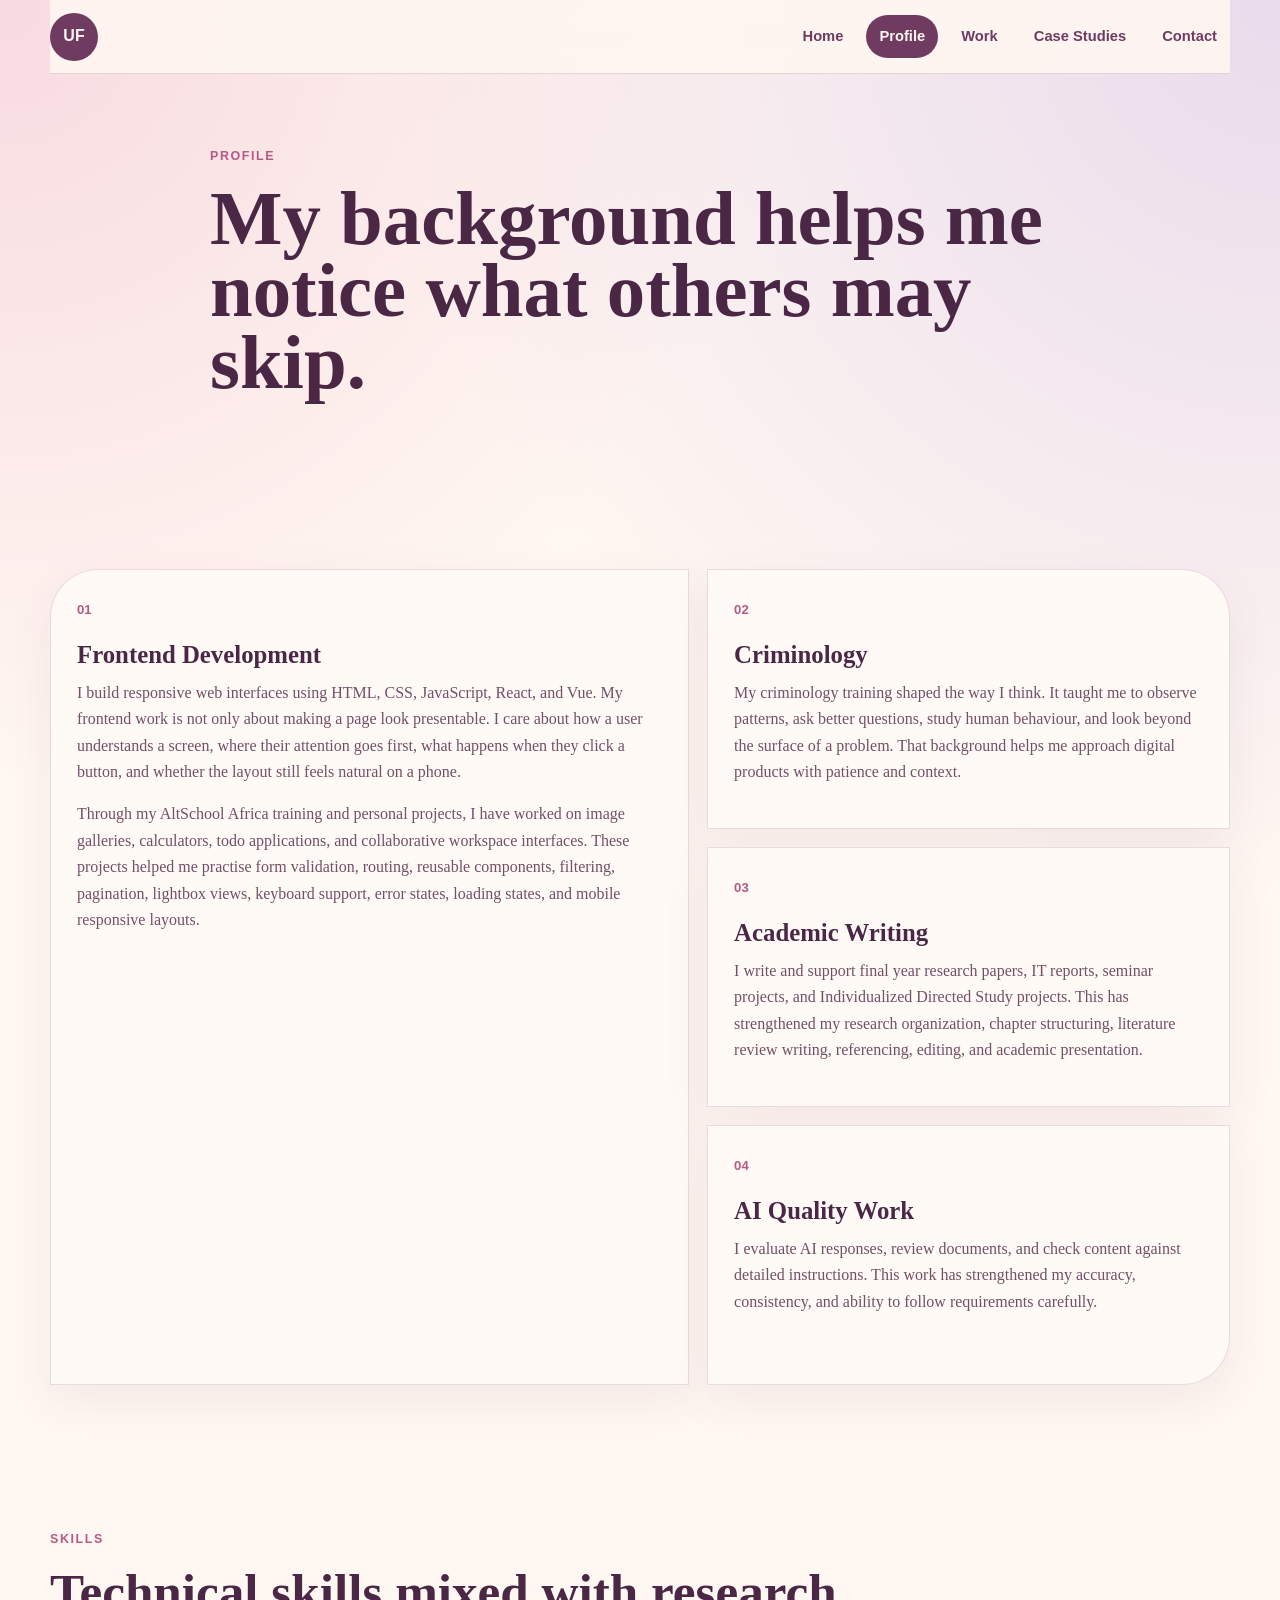
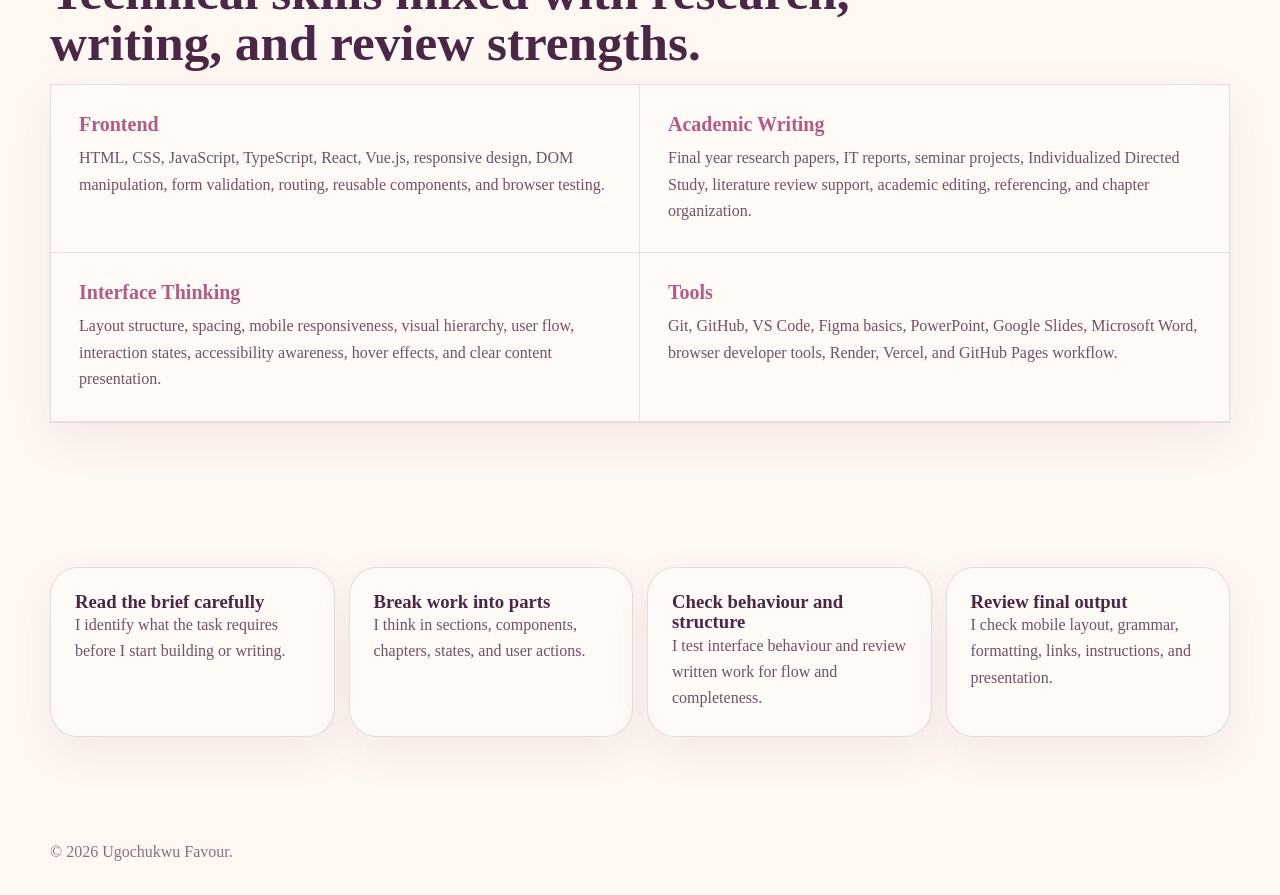
==== about.html @ 0fcc6974 "Add portfolio project" ====
<!DOCTYPE html>
<html lang="en">
<head>
  <meta charset="UTF-8" />
  <meta name="viewport" content="width=device-width, initial-scale=1.0" />
  <title>Profile | Ugochukwu Favour</title>
  <link rel="stylesheet" href="style.css" />
</head>
<body>
  <header class="site-header">
    <a href="index.html" class="mark">UF</a>
    <button class="menu-toggle" id="menuToggle">Menu</button>

    <nav class="nav-links" id="navLinks">
      <a href="index.html">Home</a>
      <a href="about.html" class="active">Profile</a>
      <a href="projects.html">Work</a>
      <a href="case-studies.html">Case Studies</a>
      <a href="contact.html">Contact</a>
    </nav>
  </header>

  <main>
    <section class="page-section page-title">
      <p class="label">Profile</p>
      <h1>My background helps me notice what others may skip.</h1>
    </section>

    <section class="page-section story-grid">
      <article>
        <span>01</span>
        <h2>Frontend Development</h2>
        <p>
          I build responsive web interfaces using HTML, CSS, JavaScript, React, and Vue.
          My frontend work is not only about making a page look presentable. I care about
          how a user understands a screen, where their attention goes first, what happens
          when they click a button, and whether the layout still feels natural on a phone.
        </p>
        <p>
          Through my AltSchool Africa training and personal projects, I have worked on image
          galleries, calculators, todo applications, and collaborative workspace interfaces.
          These projects helped me practise form validation, routing, reusable components,
          filtering, pagination, lightbox views, keyboard support, error states, loading states,
          and mobile responsive layouts.
        </p>
      </article>

      <article>
        <span>02</span>
        <h2>Criminology</h2>
        <p>
          My criminology training shaped the way I think. It taught me to observe patterns,
          ask better questions, study human behaviour, and look beyond the surface of a problem.
          That background helps me approach digital products with patience and context.
        </p>
      </article>

      <article>
        <span>03</span>
        <h2>Academic Writing</h2>
        <p>
          I write and support final year research papers, IT reports, seminar projects, and
          Individualized Directed Study projects. This has strengthened my research organization,
          chapter structuring, literature review writing, referencing, editing, and academic
          presentation.
        </p>
      </article>

      <article>
        <span>04</span>
        <h2>AI Quality Work</h2>
        <p>
          I evaluate AI responses, review documents, and check content against detailed instructions.
          This work has strengthened my accuracy, consistency, and ability to follow requirements
          carefully.
        </p>
      </article>
    </section>

    <section class="page-section">
      <div class="section-heading">
        <p class="label">Skills</p>
        <h2>Technical skills mixed with research, writing, and review strengths.</h2>
      </div>

      <div class="skill-board">
        <div>
          <h3>Frontend</h3>
          <p>HTML, CSS, JavaScript, TypeScript, React, Vue.js, responsive design, DOM manipulation, form validation, routing, reusable components, and browser testing.</p>
        </div>

        <div>
          <h3>Academic Writing</h3>
          <p>Final year research papers, IT reports, seminar projects, Individualized Directed Study, literature review support, academic editing, referencing, and chapter organization.</p>
        </div>

        <div>
          <h3>Interface Thinking</h3>
          <p>Layout structure, spacing, mobile responsiveness, visual hierarchy, user flow, interaction states, accessibility awareness, hover effects, and clear content presentation.</p>
        </div>

        <div>
          <h3>Tools</h3>
          <p>Git, GitHub, VS Code, Figma basics, PowerPoint, Google Slides, Microsoft Word, browser developer tools, Render, Vercel, and GitHub Pages workflow.</p>
        </div>
      </div>
    </section>

    <section class="page-section focus-grid">
      <div><h3>Read the brief carefully</h3><p>I identify what the task requires before I start building or writing.</p></div>
      <div><h3>Break work into parts</h3><p>I think in sections, components, chapters, states, and user actions.</p></div>
      <div><h3>Check behaviour and structure</h3><p>I test interface behaviour and review written work for flow and completeness.</p></div>
      <div><h3>Review final output</h3><p>I check mobile layout, grammar, formatting, links, instructions, and presentation.</p></div>
    </section>
  </main>

  <footer>
    <p>© 2026 Ugochukwu Favour.</p>
  </footer>

  <script src="script.js"></script>
</body>
</html>
---- style.css ----
* {
  margin: 0;
  padding: 0;
  box-sizing: border-box;
}

html {
  scroll-behavior: smooth;
}

body {
  font-family: Georgia, "Times New Roman", serif;
  background:
    radial-gradient(circle at top left, rgba(238, 184, 204, 0.45), transparent 28%),
    radial-gradient(circle at top right, rgba(194, 167, 226, 0.35), transparent 32%),
    #fff7f1;
  color: #2f1f2e;
  line-height: 1.65;
  overflow-x: hidden;
}

a {
  color: inherit;
  text-decoration: none;
}

.site-header {
  position: sticky;
  top: 0;
  z-index: 80;
  width: min(1180px, calc(100% - 32px));
  height: 74px;
  margin: 0 auto;
  display: flex;
  align-items: center;
  justify-content: space-between;
  background: rgba(255, 247, 241, 0.9);
  border-bottom: 1px solid rgba(111, 59, 96, 0.18);
  backdrop-filter: blur(14px);
}

main {
  width: min(1180px, calc(100% - 32px));
  margin: 0 auto;
}

.page-section {
  width: 100%;
  max-width: 1180px;
  margin: 0 auto;
  padding: 72px 0;
}

.mark {
  width: 48px;
  height: 48px;
  display: grid;
  place-items: center;
  background: #6f3b60;
  color: #fff7f1;
  border-radius: 50%;
  font-family: "Segoe UI", Arial, sans-serif;
  font-weight: 900;
}

.menu-toggle {
  display: none;
  border: 1px solid #6f3b60;
  background: transparent;
  color: #6f3b60;
  padding: 9px 14px;
  border-radius: 999px;
  font-family: "Segoe UI", Arial, sans-serif;
  font-weight: 800;
}

.nav-links {
  display: flex;
  align-items: center;
  gap: 10px;
  font-family: "Segoe UI", Arial, sans-serif;
}

.nav-links a {
  color: #6f3b60;
  padding: 9px 13px;
  border-radius: 999px;
  font-weight: 700;
  font-size: 0.92rem;
}

.nav-links a:hover,
.nav-links a.active {
  background: #6f3b60;
  color: #fff7f1;
}

.hero {
  min-height: calc(100vh - 110px);
  display: grid;
  grid-template-columns: 1.05fr 0.95fr;
  gap: 64px;
  align-items: stretch;
  padding: 16px 0 72px;
}

.hero-copy {
  background:
    linear-gradient(145deg, rgba(181, 89, 133, 0.2), transparent 45%),
    #4b2746;
  color: #fff7f1;
  padding: clamp(28px, 5vw, 58px);
  border-radius: 0 0 80px 0;
  display: flex;
  flex-direction: column;
  justify-content: center;
  box-shadow: 0 28px 70px rgba(75, 39, 70, 0.22);
}

.label {
  font-family: "Segoe UI", Arial, sans-serif;
  color: #b55985;
  font-size: 0.78rem;
  text-transform: uppercase;
  letter-spacing: 1.6px;
  font-weight: 900;
  margin-bottom: 16px;
}

.hero-copy .label {
  color: #ffd1df;
}

.hero h1,
.page-title h1,
.contact-panel h1 {
  font-size: clamp(2.7rem, 6vw, 6.2rem);
  line-height: 0.94;
  max-width: 850px;
  margin-bottom: 26px;
  color: #4b2746;
}

.hero h1 {
  color: #fff7f1;
}

.hero-copy > p:not(.label) {
  max-width: 620px;
  font-size: 1.08rem;
  color: #ffe6ef;
}

.hero-actions {
  margin-top: 34px;
  display: flex;
  align-items: center;
  gap: 16px;
  flex-wrap: wrap;
  font-family: "Segoe UI", Arial, sans-serif;
}

.primary-btn {
  display: inline-flex;
  padding: 13px 22px;
  border-radius: 999px;
  background: #ffd1df;
  color: #4b2746;
  font-weight: 900;
}

.text-link {
  color: #fff7f1;
  font-weight: 800;
  border-bottom: 2px solid #ffd1df;
}

.profile-card,
.intro-panel,
.story-grid article,
.stats-grid a,
.focus-grid div,
.skill-board,
.project-card,
.case-study-card,
.contact-form,
.contact-panel {
  box-shadow: 0 16px 45px rgba(111, 59, 96, 0.08);
}

.profile-card {
  padding: clamp(28px, 5vw, 52px);
  border-radius: 80px 0 0 0;
  border: 1px solid rgba(111, 59, 96, 0.18);
  background:
    linear-gradient(135deg, rgba(194, 167, 226, 0.24), transparent 45%),
    #fffaf6;
  display: flex;
  flex-direction: column;
  justify-content: center;
  gap: 18px;
}

.profile-card span {
  font-family: "Segoe UI", Arial, sans-serif;
  color: #b55985;
  font-weight: 900;
}

.profile-card h2 {
  font-size: clamp(2rem, 4vw, 3.8rem);
  line-height: 1;
  color: #4b2746;
}

.profile-card p,
.intro-panel p,
.story-grid p,
.skill-board p,
.focus-grid p,
.case-grid p,
.project-card p {
  color: #725066;
}

.profile-image-wrap {
  width: 100%;
  aspect-ratio: 4 / 5;
  border-radius: 60px 0 0 0;
  overflow: hidden;
  border: 1px solid rgba(111, 59, 96, 0.18);
  background: #fff7f1;
}

.profile-image-wrap img {
  width: 100%;
  height: 100%;
  object-fit: cover;
  display: block;
}

/* Shared headings */
.section-heading,
.page-title {
  max-width: 860px;
}

.section-heading h2,
.intro-panel h2 {
  font-size: clamp(2rem, 4vw, 4rem);
  color: #4b2746;
  line-height: 1;
  margin-bottom: 16px;
}

.stats-section {
  padding-top: 36px;
  padding-bottom: 36px;
}

.stats-grid,
.focus-grid,
.case-grid {
  display: grid;
  grid-template-columns: repeat(4, 1fr);
  gap: 14px;
}

.clickable-stats a,
.focus-grid div,
.case-grid div {
  display: block;
  background: #fffaf6;
  border: 1px solid rgba(111, 59, 96, 0.16);
  padding: 24px;
  border-radius: 28px;
  color: inherit;
  transition: transform 0.2s ease, box-shadow 0.2s ease;
}

.clickable-stats a:hover {
  transform: translateY(-6px);
  box-shadow: 0 22px 55px rgba(111, 59, 96, 0.16);
}

.clickable-stats strong {
  display: block;
  color: #4b2746;
  font-size: 2rem;
  line-height: 1;
  margin-bottom: 8px;
}

.clickable-stats span {
  color: #725066;
}

.intro-panel {
  background: #fffaf6;
  border: 1px solid rgba(111, 59, 96, 0.16);
  padding: 40px;
  border-radius: 34px;
}

.story-grid {
  display: grid;
  grid-template-columns: 1.1fr 0.9fr;
  gap: 18px;
}

.story-grid article {
  background: #fffaf6;
  border: 1px solid rgba(111, 59, 96, 0.16);
  padding: 26px;
  min-height: 260px;
}

.story-grid article:first-child {
  grid-row: span 3;
  border-radius: 48px 0 0 0;
}

.story-grid article:nth-child(2) {
  border-radius: 0 48px 0 0;
}

.story-grid article:nth-child(4) {
  border-radius: 0 0 48px 0;
}

.story-grid span,
.project-number,
.case-study-heading span {
  font-family: "Segoe UI", Arial, sans-serif;
  color: #b55985;
  font-weight: 900;
  font-size: 0.82rem;
}

.story-grid h2,
.skill-board h3,
.focus-grid h3,
.case-grid h3,
.project-card h2,
.case-study-heading h2 {
  color: #4b2746;
  line-height: 1.1;
}

.story-grid h2 {
  font-size: 1.55rem;
  margin: 18px 0 12px;
}

.story-grid p + p {
  margin-top: 16px;
}

.skill-board {
  display: grid;
  grid-template-columns: repeat(2, 1fr);
  border: 1px solid rgba(111, 59, 96, 0.16);
  background: #fffaf6;
}

.skill-board div {
  padding: 28px;
  border-right: 1px solid rgba(111, 59, 96, 0.14);
  border-bottom: 1px solid rgba(111, 59, 96, 0.14);
}

.skill-board div:nth-child(2),
.skill-board div:nth-child(4) {
  border-right: none;
}

.skill-board h3 {
  color: #b55985;
  margin-bottom: 10px;
  font-size: 1.25rem;
}

.project-layout {
  display: grid;
  grid-template-columns: 1fr 1fr;
  gap: 18px;
}

.project-card {
  padding: 30px;
  border: 1px solid rgba(255, 247, 241, 0.2);
  background: #4b2746;
  color: #fff7f1;
  min-height: 330px;
  display: flex;
  flex-direction: column;
  justify-content: flex-end;
}

.project-card:nth-child(1) {
  border-radius: 0 60px 0 0;
}

.project-card:nth-child(2) {
  background: #b55985;
  border-color: #b55985;
  border-radius: 0 0 0 60px;
}

.project-card:nth-child(3) {
  background: #7658a6;
  border-color: #7658a6;
  border-radius: 60px 0 0 0;
}

.project-card:nth-child(4) {
  background: #7a4058;
  border-color: #7a4058;
  border-radius: 0 0 60px 0;
}

.project-card h2,
.project-card p {
  color: #fff7f1;
}

.tech-tags,
.project-links {
  display: flex;
  flex-wrap: wrap;
  gap: 10px;
}

.tech-tags {
  margin-top: 18px;
}

.tech-tags span {
  background: rgba(255, 247, 241, 0.14);
  color: #fff7f1;
  border: 1px solid rgba(255, 247, 241, 0.26);
  padding: 10px 14px;
  border-radius: 999px;
  font-family: "Segoe UI", Arial, sans-serif;
  font-weight: 800;
  font-size: 0.88rem;
}

.project-links a {
  display: inline-flex;
  width: fit-content;
  margin-top: 24px;
  padding: 11px 16px;
  border-radius: 999px;
  background: #fff7f1;
  color: #4b2746;
  font-family: "Segoe UI", Arial, sans-serif;
  font-weight: 900;
}

.case-study-stack {
  display: grid;
  gap: 24px;
}

.case-study-card {
  background: #fffaf6;
  border: 1px solid rgba(111, 59, 96, 0.16);
  border-radius: 34px;
  padding: 26px;
}

.case-study-heading {
  display: flex;
  justify-content: space-between;
  gap: 18px;
  align-items: center;
  margin-bottom: 20px;
}

.case-study-heading h2 {
  font-size: clamp(1.6rem, 4vw, 2.8rem);
  text-align: right;
}

.contact-panel {
  background: #fffaf6;
  border: 1px solid rgba(111, 59, 96, 0.16);
  border-radius: 60px 60px 0 0;
  padding: clamp(28px, 5vw, 54px);
  display: grid;
  grid-template-columns: 1fr 0.9fr;
  gap: 30px;
  align-items: end;
}

.contact-links {
  display: grid;
  gap: 12px;
  font-family: "Segoe UI", Arial, sans-serif;
}

.contact-links a {
  background: #4b2746;
  color: #fff7f1;
  padding: 14px 16px;
  border-radius: 999px;
  font-weight: 800;
  text-align: center;
}

.contact-links a:hover {
  background: #ffd1df;
  color: #4b2746;
}

.email-composer {
  max-width: 760px;
  margin-left: auto;
  margin-right: auto;
}

.contact-form {
  background: #fffaf6;
  border: 1px solid rgba(111, 59, 96, 0.16);
  border-radius: 28px;
  padding: 24px;
  display: grid;
  gap: 12px;
}

.composer-header h2 {
  color: #4b2746;
  font-size: 1.6rem;
}

.composer-header p,
.file-note,
#formStatus {
  color: #725066;
  font-size: 0.95rem;
}

.contact-form input,
.contact-form textarea {
  width: 100%;
  border: 1px solid rgba(111, 59, 96, 0.22);
  background: #fff7f1;
  color: #4b2746;
  padding: 14px;
  border-radius: 16px;
  font: inherit;
}

.contact-form textarea {
  min-height: 160px;
  resize: vertical;
}

.composer-toolbar {
  display: flex;
  flex-wrap: wrap;
  gap: 10px;
  background: #fff7f1;
  border: 1px solid rgba(111, 59, 96, 0.16);
  border-radius: 18px;
  padding: 10px;
}

.composer-toolbar button,
.file-label,
.send-btn {
  border: none;
  background: #4b2746;
  color: #fff7f1;
  padding: 9px 13px;
  border-radius: 999px;
  font-family: "Segoe UI", Arial, sans-serif;
  font-weight: 800;
  cursor: pointer;
}

.file-label input {
  display: none;
}

.send-btn {
  background: #b55985;
  padding: 14px 18px;
}

footer {
  width: min(1180px, calc(100% - 32px));
  margin: 0 auto;
  padding: 30px 0;
  color: #8c6c80;
}

@media (max-width: 820px) {
  .site-header,
  main,
  footer {
    width: min(100% - 20px, 1180px);
  }

  .menu-toggle {
    display: block;
  }

  .nav-links {
    position: absolute;
    top: 82px;
    right: 0;
    width: min(260px, calc(100vw - 36px));
    display: none;
    flex-direction: column;
    align-items: stretch;
    padding: 14px;
    background: #fffaf6;
    border: 1px solid rgba(111, 59, 96, 0.16);
    border-radius: 24px;
  }

  .nav-links.show {
    display: flex;
  }

  .hero,
  .story-grid,
  .skill-board,
  .project-layout,
  .contact-panel,
  .stats-grid,
  .focus-grid,
  .case-grid {
    grid-template-columns: 1fr;
  }

  .hero {
    min-height: auto;
  }

  .hero-copy,
  .profile-card,
  .profile-image-wrap,
  .story-grid article,
  .project-card,
  .contact-panel {
    border-radius: 28px;
  }

  .skill-board div {
    border-right: none;
  }

  .page-section {
    padding: 54px 0;
  }

  .case-study-heading {
    align-items: flex-start;
    flex-direction: column;
  }

  .case-study-heading h2 {
    text-align: left;
  }
}.profile-card p {
  max-width: 1100px;
  margin-bottom: 18px;
  line-height: 1.8;
}
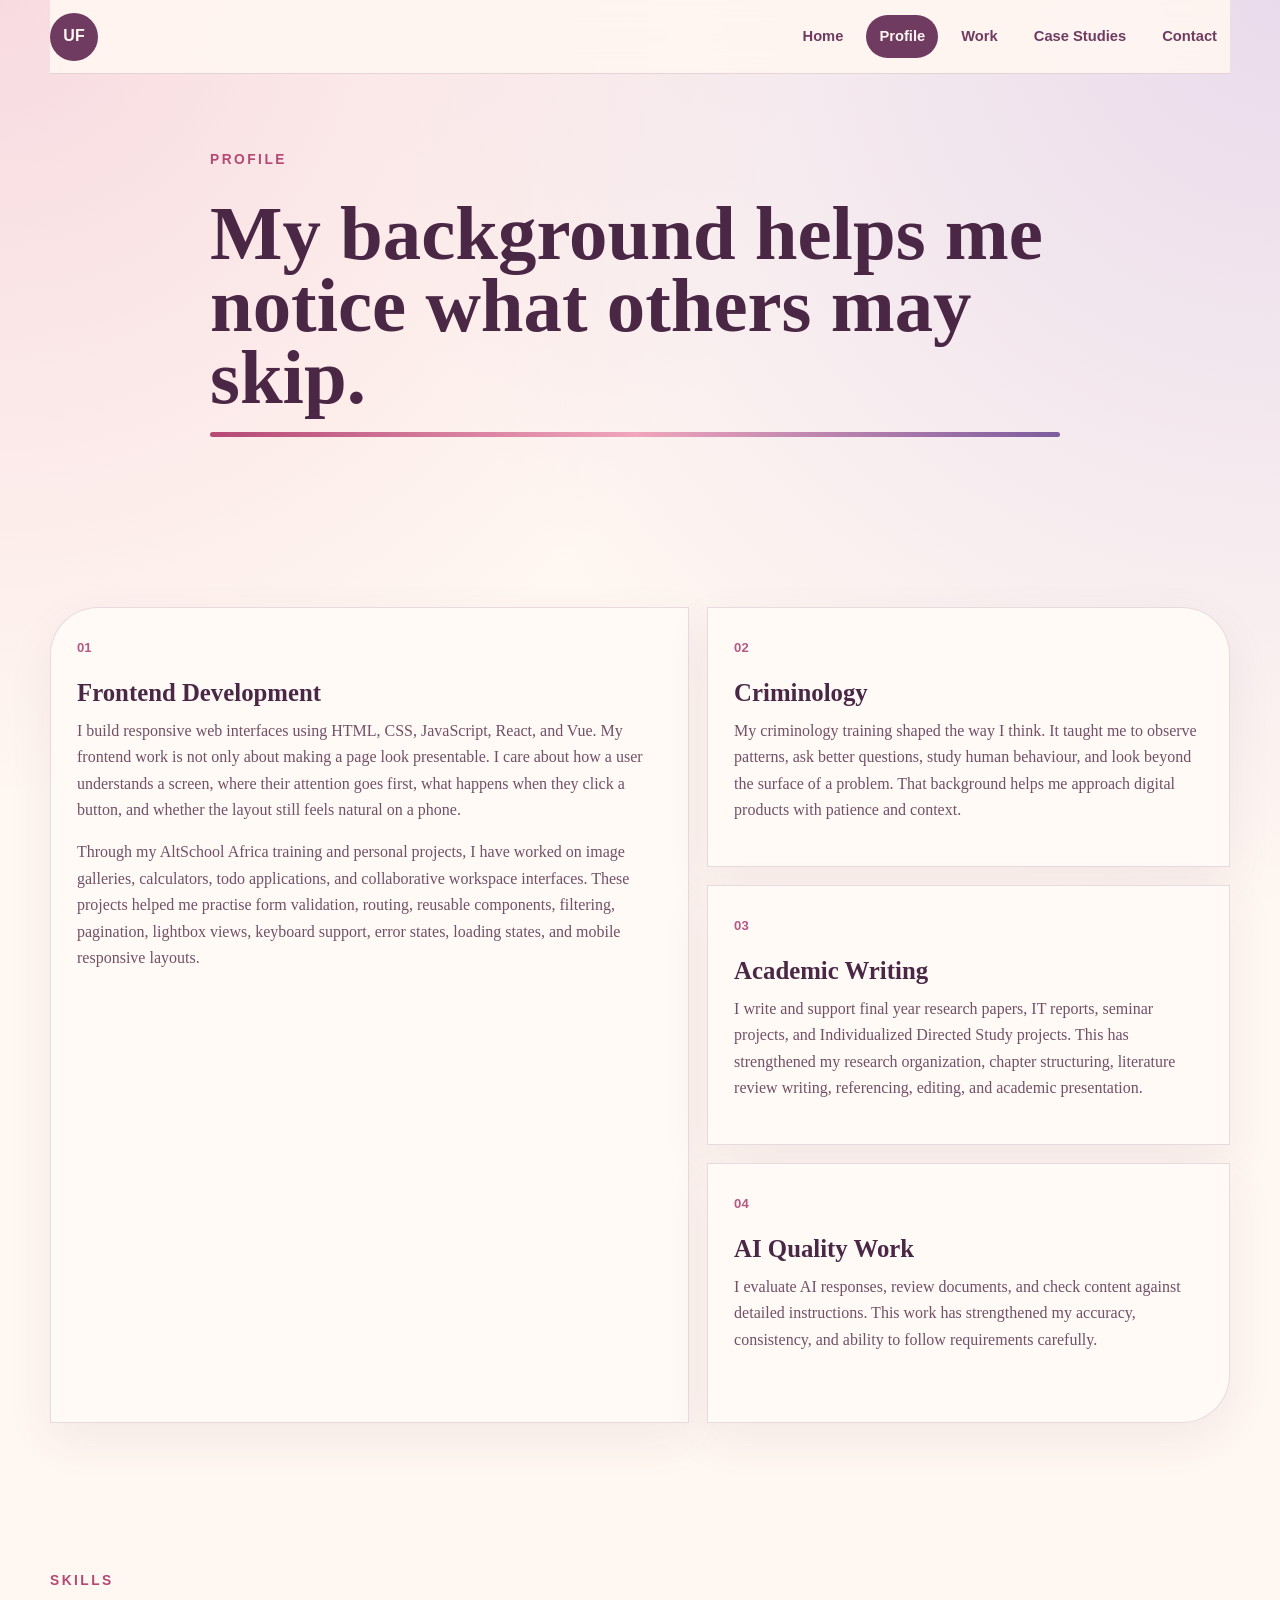
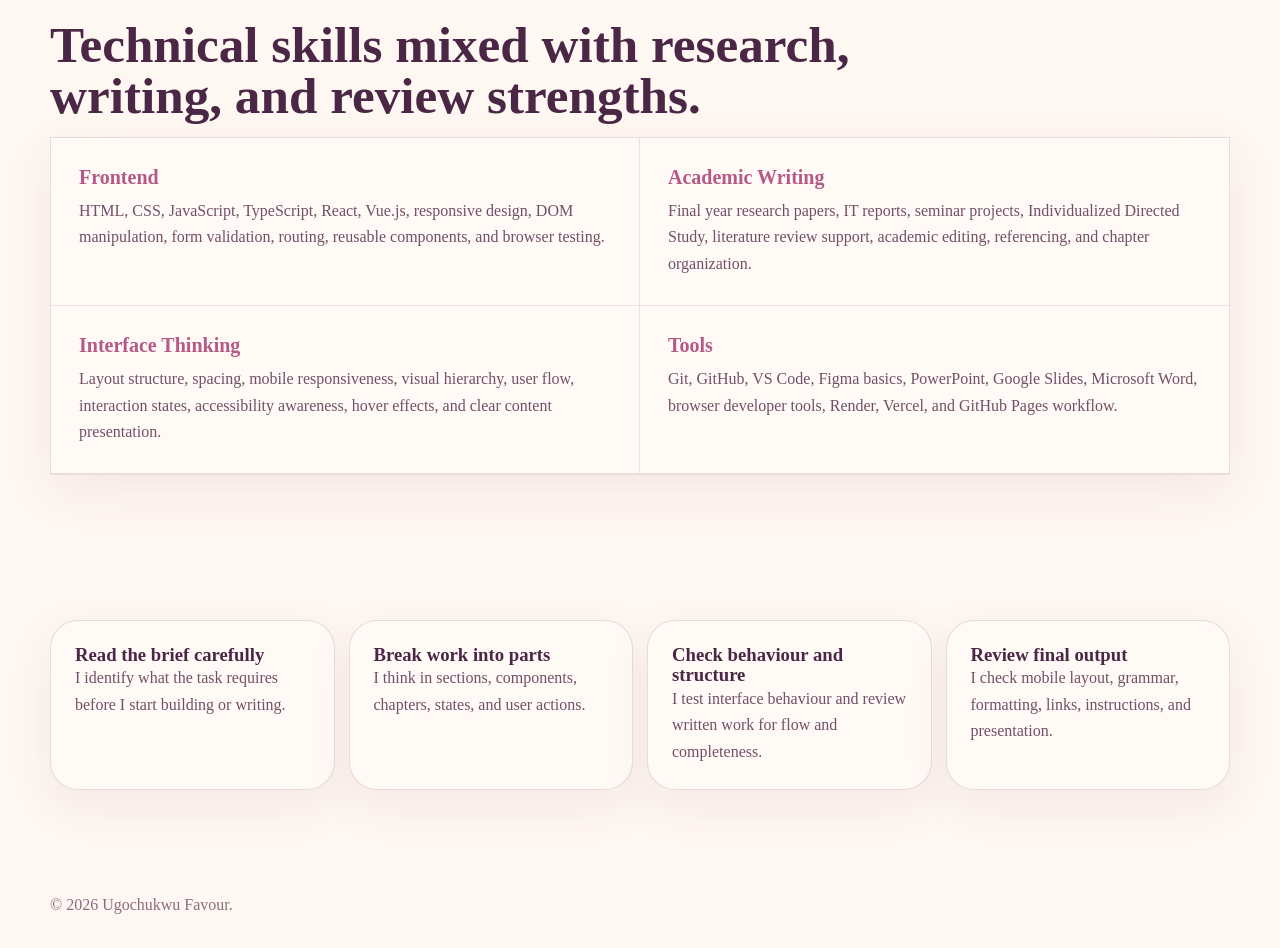
==== commit 8a9fd95a: "Improve mobile menu" ====
--- a/about.html
+++ b/about.html
@@ -9,8 +9,14 @@
 <body>
   <header class="site-header">
     <a href="index.html" class="mark">UF</a>
-    <button class="menu-toggle" id="menuToggle">Menu</button>
-
+    <button class="menu-toggle" id="menuToggle" aria-label="Open menu">
+  <span class="menu-text">Menu</span>
+  <span class="menu-lines">
+    <span></span>
+    <span></span>
+    <span></span>
+  </span>
+</button>
     <nav class="nav-links" id="navLinks">
       <a href="index.html">Home</a>
       <a href="about.html" class="active">Profile</a>
--- a/style.css
+++ b/style.css
@@ -669,4 +669,631 @@
   max-width: 1100px;
   margin-bottom: 18px;
   line-height: 1.8;
+}@keyframes pageReveal {
+  from {
+    opacity: 0;
+    transform: translateY(36px) scale(0.98);
+    filter: blur(8px);
+  }
+
+  to {
+    opacity: 1;
+    transform: translateY(0) scale(1);
+    filter: blur(0);
+  }
+}
+
+@keyframes imageFloat {
+  0% {
+    transform: translateY(0) rotate(0deg);
+  }
+
+  50% {
+    transform: translateY(-14px) rotate(1deg);
+  }
+
+  100% {
+    transform: translateY(0) rotate(0deg);
+  }
+}
+
+@keyframes softGlow {
+  0% {
+    box-shadow: 0 22px 70px rgba(82, 34, 74, 0.14);
+  }
+
+  50% {
+    box-shadow: 0 30px 90px rgba(181, 73, 118, 0.3);
+  }
+
+  100% {
+    box-shadow: 0 22px 70px rgba(82, 34, 74, 0.14);
+  }
+}
+
+@keyframes slideLine {
+  from {
+    width: 0;
+  }
+
+  to {
+    width: 100%;
+  }
+}
+
+.hero-copy,
+.hero-photo,
+.profile-card,
+.story-card,
+.skill-board,
+.project-card,
+.case-card,
+.contact-panel,
+.contact-link,
+.stat-link {
+  animation: pageReveal 0.9s ease both;
+}
+
+.hero-photo {
+  animation: pageReveal 0.9s ease both, softGlow 4s ease-in-out infinite;
+}
+
+.hero-photo img {
+  animation: imageFloat 4.5s ease-in-out infinite;
+}
+
+.page-title h1,
+.hero-copy h1 {
+  position: relative;
+}
+
+.page-title h1::after,
+.hero-copy h1::after {
+  content: "";
+  display: block;
+  height: 5px;
+  width: 100%;
+  margin-top: 18px;
+  border-radius: 999px;
+  background: linear-gradient(90deg, #b54976, #f0a6bc, #7c5c9e);
+  animation: slideLine 1.2s ease both;
+}
+
+.project-card:hover,
+.case-card:hover,
+.story-card:hover,
+.stat-link:hover,
+.contact-link:hover {
+  transform: translateY(-12px) scale(1.015);
+  box-shadow: 0 28px 80px rgba(82, 34, 74, 0.2);
+}
+
+.btn:hover,
+.nav-links a:hover,
+.composer-tools button:hover {
+  transform: translateY(-3px);
+}
+
+.project-card,
+.case-card,
+.story-card,
+.stat-link,
+.contact-link,
+.btn,
+.nav-links a,
+.composer-tools button {
+  transition:
+    transform 0.3s ease,
+    box-shadow 0.3s ease,
+    color 0.3s ease,
+    background 0.3s ease,
+    border-color 0.3s ease;
+}
+
+.project-card:nth-child(1),
+.case-card:nth-child(1),
+.story-card:nth-child(1),
+.stat-link:nth-child(1),
+.contact-link:nth-child(1) {
+  animation-delay: 0.08s;
+}
+
+.project-card:nth-child(2),
+.case-card:nth-child(2),
+.story-card:nth-child(2),
+.stat-link:nth-child(2),
+.contact-link:nth-child(2) {
+  animation-delay: 0.16s;
+}
+
+.project-card:nth-child(3),
+.case-card:nth-child(3),
+.story-card:nth-child(3),
+.stat-link:nth-child(3),
+.contact-link:nth-child(3) {
+  animation-delay: 0.24s;
+}
+
+.project-card:nth-child(4),
+.case-card:nth-child(4),
+.story-card:nth-child(4),
+.stat-link:nth-child(4) {
+  animation-delay: 0.32s;
+}
+
+@media (prefers-reduced-motion: reduce) {
+  *,
+  *::before,
+  *::after {
+    animation: none !important;
+    transition: none !important;
+    scroll-behavior: auto !important;
+  }
+}.editor-toolbar {
+  display: flex;
+  flex-wrap: wrap;
+  gap: 10px;
+  margin: 10px 0 12px;
+}
+
+.editor-toolbar button,
+.editor-toolbar select,
+.file-button {
+  border: 1px solid rgba(82, 34, 74, 0.18);
+  background: #fff7fb;
+  color: #4d2348;
+  padding: 10px 14px;
+  border-radius: 999px;
+  font: inherit;
+  cursor: pointer;
+}
+
+.editor-toolbar button:hover,
+.editor-toolbar select:hover,
+.file-button:hover {
+  background: #f4d7e5;
+  transform: translateY(-2px);
+}
+
+.message-editor {
+  min-height: 190px;
+  padding: 18px;
+  border: 1px solid rgba(82, 34, 74, 0.2);
+  border-radius: 22px;
+  background: #fffafc;
+  color: #4d2348;
+  line-height: 1.7;
+  outline: none;
+}
+
+.message-editor:focus {
+  border-color: #b54976;
+  box-shadow: 0 0 0 4px rgba(181, 73, 118, 0.12);
+}
+
+.message-editor:empty::before {
+  content: attr(data-placeholder);
+  color: rgba(77, 35, 72, 0.55);
+}
+
+.message-editor ul,
+.message-editor ol {
+  padding-left: 24px;
+  margin: 10px 0;
+}
+
+.file-note {
+  margin-top: 10px;
+  color: #7a496d;
+  font-size: 0.95rem;
+}.hero {
+  display: grid;
+  grid-template-columns: minmax(0, 1.05fr) minmax(320px, 0.95fr);
+  gap: 64px;
+  align-items: stretch;
+  padding: 16px 0 72px;
+}
+
+.hero-copy {
+  min-height: 620px;
+  padding: 56px;
+  border-radius: 0 0 0 0;
+  background: #52224a;
+  color: #fffaf2;
+  display: flex;
+  flex-direction: column;
+  justify-content: center;
+}
+
+.hero-copy h1 {
+  margin: 0;
+  color: #fffaf2;
+  font-size: clamp(4rem, 8vw, 8.2rem);
+  line-height: 0.9;
+}
+
+.role-line {
+  margin: 30px 0 22px;
+  color: #ffd6e4;
+  font-weight: 800;
+  letter-spacing: 0.12em;
+  text-transform: uppercase;
+}
+
+.hero-intro {
+  max-width: 680px;
+  color: #fff7fb;
+  line-height: 1.8;
+}
+
+.hero-actions {
+  display: flex;
+  align-items: center;
+  flex-wrap: wrap;
+  gap: 14px;
+  margin-top: 30px;
+}
+
+.hero-actions .btn {
+  min-width: 150px;
+  min-height: 50px;
+  display: inline-flex;
+  align-items: center;
+  justify-content: center;
+  text-align: center;
+  text-decoration: none;
+  border-radius: 999px;
+  padding: 13px 22px;
+  font-weight: 800;
+}
+
+.primary-btn {
+  background: #f7bfd5;
+  color: #34152f;
+  border: 1px solid #f7bfd5;
+}
+
+.secondary-btn {
+  background: #fff7fb;
+  color: #52224a;
+  border: 1px solid rgba(255, 247, 251, 0.55);
+}
+
+.primary-btn:hover,
+.secondary-btn:hover {
+  transform: translateY(-3px);
+}
+
+.hero-photo {
+  min-height: 620px;
+  border: 1px solid rgba(82, 34, 74, 0.14);
+  border-radius: 90px 0 0 0;
+  padding: 78px;
+  background: rgba(255, 250, 252, 0.68);
+  display: flex;
+  align-items: center;
+  justify-content: center;
+}
+
+.hero-photo img {
+  width: 100%;
+  height: 100%;
+  max-height: 560px;
+  object-fit: cover;
+  border-radius: 70px 0 0 0;
+}
+
+.profile-card p {
+  max-width: 1100px;
+  margin-bottom: 18px;
+  line-height: 1.8;
+}
+
+@media (max-width: 900px) {
+  .hero {
+    grid-template-columns: 1fr;
+    gap: 24px;
+    padding: 10px 0 48px;
+  }
+
+  .hero-copy,
+  .hero-photo {
+    min-height: auto;
+  }
+
+  .hero-copy {
+    padding: 42px 28px;
+  }
+
+  .hero-copy h1 {
+    font-size: clamp(3.2rem, 15vw, 5.6rem);
+  }
+
+  .hero-photo {
+    padding: 24px;
+    border-radius: 42px 0 0 0;
+  }
+
+  .hero-photo img {
+    max-height: 520px;
+    border-radius: 34px 0 0 0;
+  }
+
+  .hero-actions .btn {
+    flex: 1 1 100%;
+  }
+}main {
+  width: min(1180px, calc(100% - 32px));
+  margin: 0 auto;
+}
+
+.hero {
+  display: grid;
+  grid-template-columns: minmax(0, 1fr) minmax(360px, 0.9fr);
+  gap: 42px;
+  align-items: stretch;
+  padding: 20px 0 64px;
+  overflow: hidden;
+}
+
+.hero-copy {
+  min-width: 0;
+  min-height: 620px;
+  padding: 56px 48px;
+  background: #52224a;
+  color: #fffaf2;
+  display: flex;
+  flex-direction: column;
+  justify-content: center;
+  overflow: hidden;
+}
+
+.hero-copy h1 {
+  max-width: 100%;
+  margin: 0;
+  color: #fffaf2;
+  font-size: clamp(3.6rem, 6.3vw, 6.9rem);
+  line-height: 0.92;
+  overflow-wrap: break-word;
+}
+
+.role-line {
+  max-width: 720px;
+  margin: 28px 0 20px;
+  color: #ffd6e4;
+  font-weight: 800;
+  letter-spacing: 0.09em;
+  text-transform: uppercase;
+  line-height: 1.55;
+}
+
+.hero-intro {
+  max-width: 660px;
+  color: #fff7fb;
+  line-height: 1.75;
+  font-size: 1.03rem;
+}
+
+.hero-actions {
+  display: flex;
+  align-items: center;
+  flex-wrap: wrap;
+  gap: 14px;
+  margin-top: 30px;
+}
+
+.hero-actions .btn {
+  min-width: 150px;
+  min-height: 50px;
+  display: inline-flex;
+  align-items: center;
+  justify-content: center;
+  text-align: center;
+  text-decoration: none;
+  border-radius: 999px;
+  padding: 13px 22px;
+  font-weight: 800;
+}
+
+.primary-btn {
+  background: #f7bfd5;
+  color: #34152f;
+  border: 1px solid #f7bfd5;
+}
+
+.secondary-btn {
+  background: #fff7fb;
+  color: #52224a;
+  border: 1px solid rgba(255, 247, 251, 0.55);
+}
+
+.hero-photo {
+  min-height: 620px;
+  padding: 48px;
+  border: 1px solid rgba(82, 34, 74, 0.14);
+  border-radius: 72px 0 0 0;
+  background: rgba(255, 250, 252, 0.72);
+  display: flex;
+  align-items: center;
+  justify-content: center;
+  overflow: hidden;
+}
+
+.hero-photo img {
+  width: 100%;
+  height: 100%;
+  max-height: 540px;
+  object-fit: cover;
+  object-position: center;
+  border-radius: 56px 0 0 0;
+}
+
+.profile-card {
+  overflow: hidden;
+}
+
+.profile-card h2 {
+  max-width: 1080px;
+  font-size: clamp(2.4rem, 5vw, 5rem);
+  line-height: 1;
+}
+
+.profile-card p {
+  max-width: 1120px;
+  margin-bottom: 18px;
+  line-height: 1.8;
+}
+
+.stats-grid {
+  display: grid;
+  grid-template-columns: repeat(4, 1fr);
+  gap: 18px;
+  margin: 28px 0 64px;
+}
+
+.stat-link {
+  min-height: 150px;
+  padding: 28px;
+  border-radius: 34px;
+  background: #fff7fb;
+  border: 1px solid rgba(82, 34, 74, 0.14);
+  color: #52224a;
+  text-decoration: none;
+  display: flex;
+  flex-direction: column;
+  justify-content: center;
+  box-shadow: 0 22px 60px rgba(82, 34, 74, 0.08);
+}
+
+.stat-link strong {
+  display: block;
+  font-size: clamp(1.7rem, 3vw, 3rem);
+  line-height: 1;
+  color: #52224a;
+}
+
+.stat-link span {
+  margin-top: 10px;
+  font-size: 1rem;
+  color: #774b6d;
+}
+
+@media (max-width: 1000px) {
+  .hero {
+    grid-template-columns: 1fr;
+    gap: 24px;
+  }
+
+  .hero-copy,
+  .hero-photo {
+    min-height: auto;
+  }
+
+  .hero-copy {
+    padding: 42px 28px;
+  }
+
+  .hero-copy h1 {
+    font-size: clamp(3rem, 14vw, 5.6rem);
+  }
+
+  .hero-photo {
+    padding: 22px;
+    border-radius: 42px 0 0 0;
+  }
+
+  .hero-photo img {
+    max-height: 520px;
+    border-radius: 34px 0 0 0;
+  }
+
+  .stats-grid {
+    grid-template-columns: repeat(2, 1fr);
+  }
+}
+
+@media (max-width: 620px) {
+  main {
+    width: min(100% - 20px, 1180px);
+  }
+
+  .hero-copy {
+    padding: 34px 22px;
+  }
+
+  .role-line {
+    font-size: 0.82rem;
+    letter-spacing: 0.05em;
+  }
+
+  .hero-actions .btn {
+    width: 100%;
+  }
+
+  .profile-card h2 {
+    font-size: clamp(2.1rem, 12vw, 3.4rem);
+  }
+
+  .stats-grid {
+    grid-template-columns: 1fr;
+  }
+}.brand {
+  width: 54px;
+  height: 54px;
+  border-radius: 50%;
+  display: inline-flex;
+  align-items: center;
+  justify-content: center;
+  background:
+    radial-gradient(circle at 30% 20%, #ffd6e4 0 18%, transparent 19%),
+    linear-gradient(135deg, #52224a, #b54976 55%, #f7bfd5);
+  color: #fffaf2;
+  text-decoration: none;
+  font-family: Georgia, "Times New Roman", serif;
+  font-size: 1.08rem;
+  font-weight: 900;
+  letter-spacing: 0.03em;
+  box-shadow: 0 16px 35px rgba(82, 34, 74, 0.25);
+  border: 1px solid rgba(255, 247, 251, 0.6);
+  position: relative;
+  overflow: hidden;
+}
+
+.brand::after {
+  content: "";
+  position: absolute;
+  inset: 7px;
+  border: 1px solid rgba(255, 247, 251, 0.6);
+  border-radius: inherit;
+}
+
+.brand span {
+  position: relative;
+  z-index: 1;
+}
+
+.brand:hover {
+  transform: translateY(-3px) rotate(-4deg);
+  box-shadow: 0 22px 45px rgba(82, 34, 74, 0.32);
+}.section-label,
+.label {
+  display: inline-block;
+  margin: 0 0 26px;
+  color: #b54976;
+  font-size: 0.86rem;
+  font-weight: 900;
+  letter-spacing: 0.18em;
+  text-transform: uppercase;
+  font-family: Arial, Helvetica, sans-serif;
+}
+
+.profile-card .section-label,
+.project-intro .section-label,
+.case-intro .section-label,
+.contact-panel .section-label {
+  color: #b54976;
+  font-size: 0.86rem;
+  font-weight: 900;
+  letter-spacing: 0.18em;
+  text-transform: uppercase;
 }
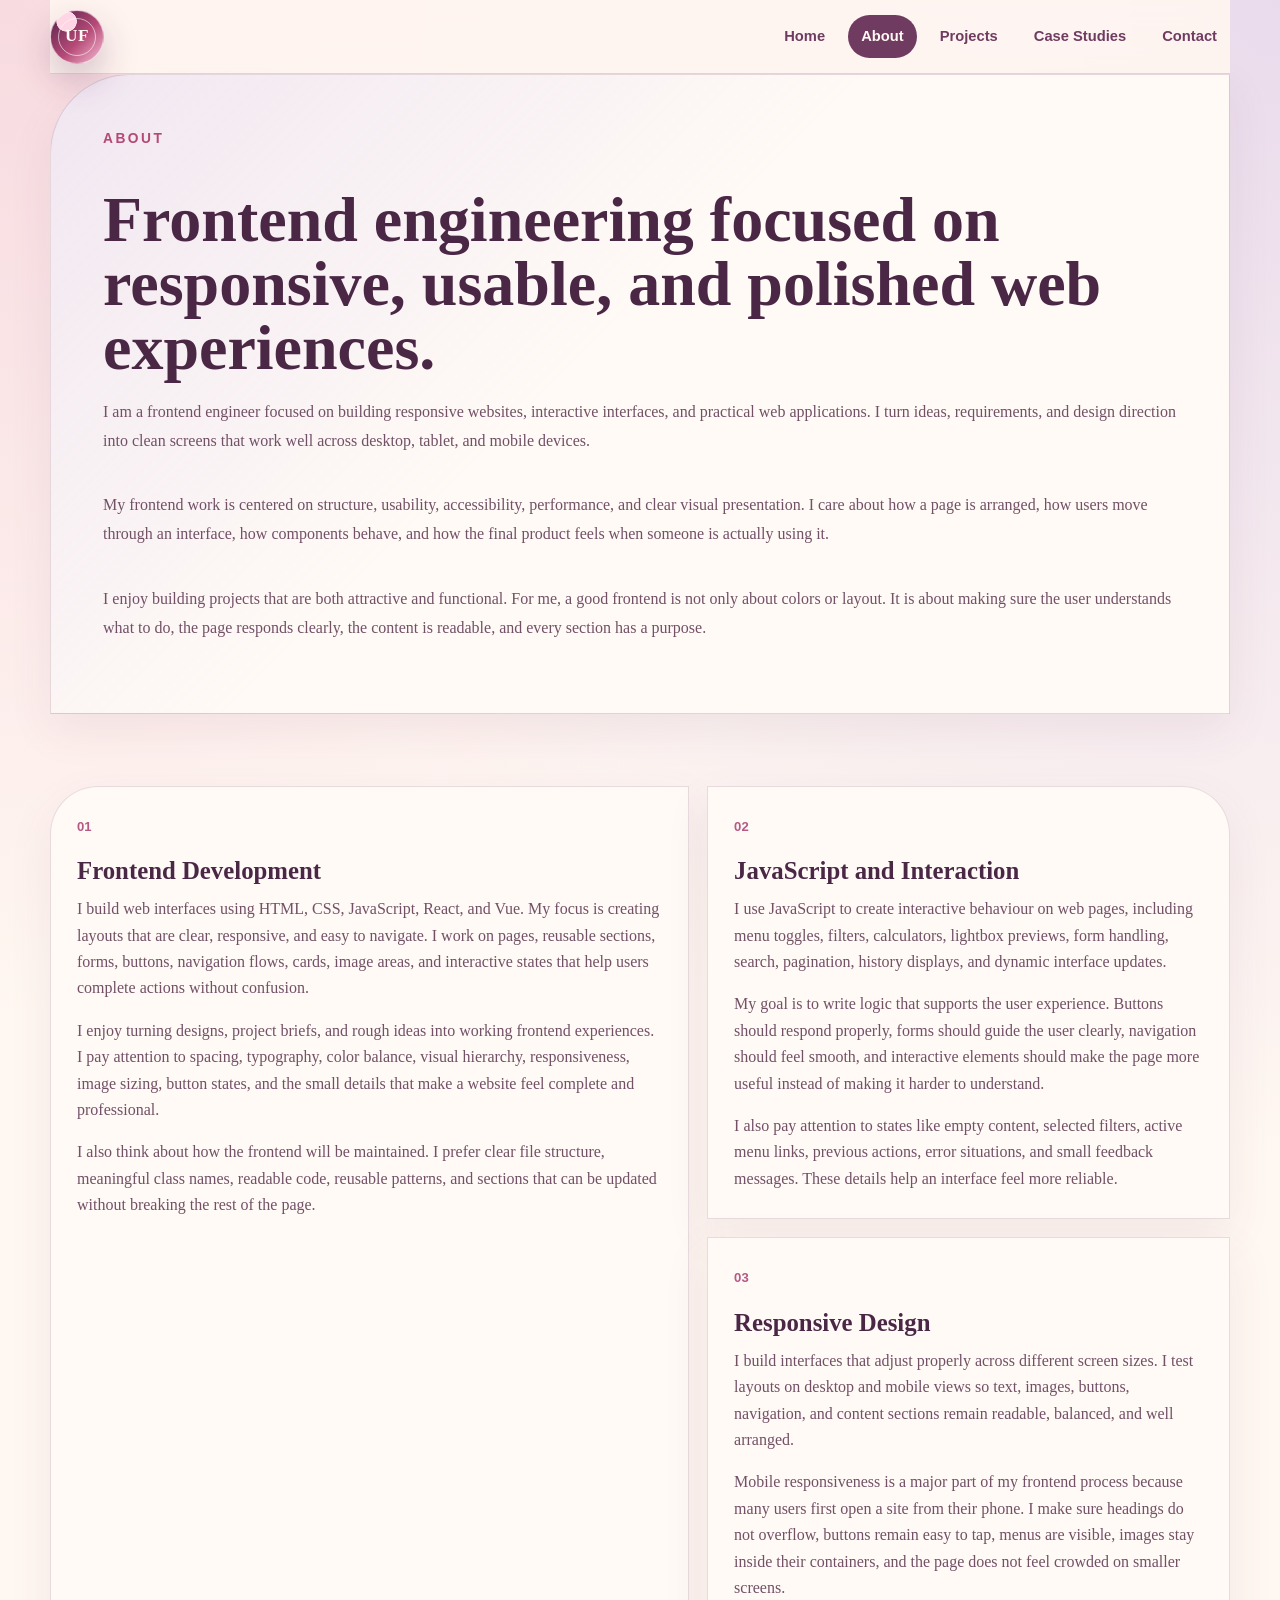
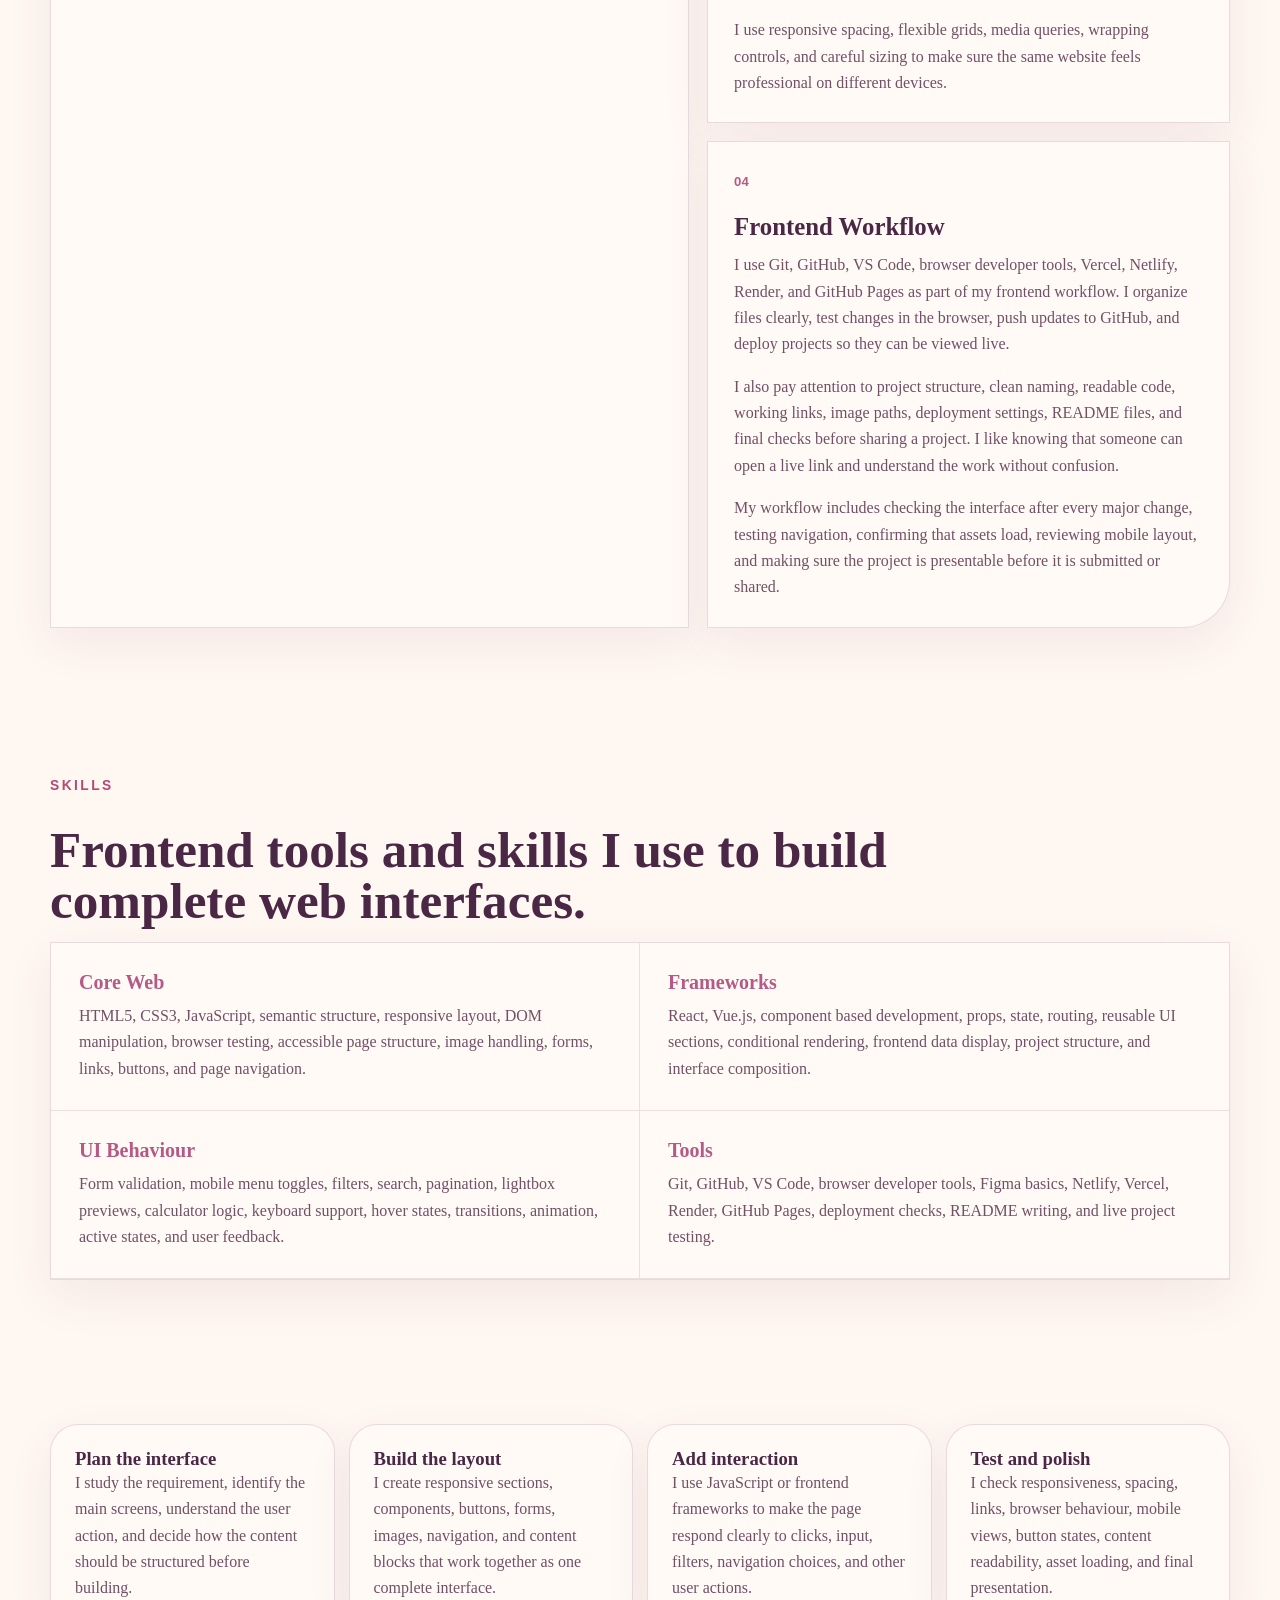
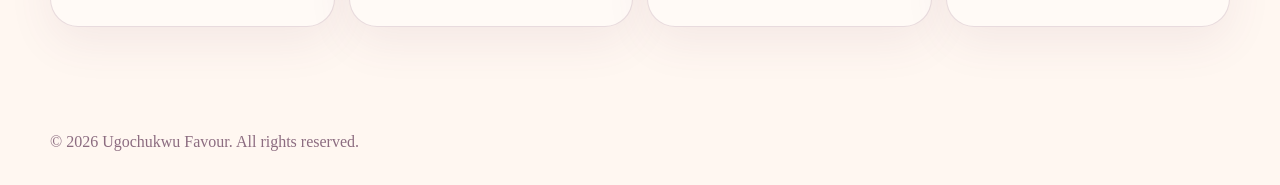
==== commit bd756d69: "Focus portfolio on frontend engineering" ====
--- a/about.html
+++ b/about.html
@@ -1,35 +1,57 @@
 <!DOCTYPE html>
 <html lang="en">
 <head>
-  <meta charset="UTF-8" />
-  <meta name="viewport" content="width=device-width, initial-scale=1.0" />
-  <title>Profile | Ugochukwu Favour</title>
-  <link rel="stylesheet" href="style.css" />
+  <meta charset="UTF-8">
+  <meta name="viewport" content="width=device-width, initial-scale=1.0">
+  <title>About | Ugochukwu Favour</title>
+  <link rel="stylesheet" href="style.css">
 </head>
 <body>
   <header class="site-header">
-    <a href="index.html" class="mark">UF</a>
+    <a href="index.html" class="brand" aria-label="Ugochukwu Favour home">
+      <span>UF</span>
+    </a>
+
     <button class="menu-toggle" id="menuToggle" aria-label="Open menu">
-  <span class="menu-text">Menu</span>
-  <span class="menu-lines">
-    <span></span>
-    <span></span>
-    <span></span>
-  </span>
-</button>
+      <span class="menu-text">Menu</span>
+      <span class="menu-lines">
+        <span></span>
+        <span></span>
+        <span></span>
+      </span>
+    </button>
+
     <nav class="nav-links" id="navLinks">
       <a href="index.html">Home</a>
-      <a href="about.html" class="active">Profile</a>
-      <a href="projects.html">Work</a>
+      <a href="about.html" class="active">About</a>
+      <a href="projects.html">Projects</a>
       <a href="case-studies.html">Case Studies</a>
       <a href="contact.html">Contact</a>
     </nav>
   </header>
 
   <main>
-    <section class="page-section page-title">
-      <p class="label">Profile</p>
-      <h1>My background helps me notice what others may skip.</h1>
+    <section class="page-section profile-card about-intro">
+      <p class="section-label">About</p>
+      <h2>Frontend engineering focused on responsive, usable, and polished web experiences.</h2>
+
+      <p>
+        I am a frontend engineer focused on building responsive websites, interactive interfaces, and
+        practical web applications. I turn ideas, requirements, and design direction into clean screens
+        that work well across desktop, tablet, and mobile devices.
+      </p>
+
+      <p>
+        My frontend work is centered on structure, usability, accessibility, performance, and clear visual
+        presentation. I care about how a page is arranged, how users move through an interface, how components
+        behave, and how the final product feels when someone is actually using it.
+      </p>
+
+      <p>
+        I enjoy building projects that are both attractive and functional. For me, a good frontend is not
+        only about colors or layout. It is about making sure the user understands what to do, the page responds
+        clearly, the content is readable, and every section has a purpose.
+      </p>
     </section>
 
     <section class="page-section story-grid">
@@ -37,91 +59,171 @@
         <span>01</span>
         <h2>Frontend Development</h2>
         <p>
-          I build responsive web interfaces using HTML, CSS, JavaScript, React, and Vue.
-          My frontend work is not only about making a page look presentable. I care about
-          how a user understands a screen, where their attention goes first, what happens
-          when they click a button, and whether the layout still feels natural on a phone.
-        </p>
-        <p>
-          Through my AltSchool Africa training and personal projects, I have worked on image
-          galleries, calculators, todo applications, and collaborative workspace interfaces.
-          These projects helped me practise form validation, routing, reusable components,
-          filtering, pagination, lightbox views, keyboard support, error states, loading states,
-          and mobile responsive layouts.
+          I build web interfaces using HTML, CSS, JavaScript, React, and Vue. My focus is creating layouts
+          that are clear, responsive, and easy to navigate. I work on pages, reusable sections, forms, buttons,
+          navigation flows, cards, image areas, and interactive states that help users complete actions without
+          confusion.
+        </p>
+
+        <p>
+          I enjoy turning designs, project briefs, and rough ideas into working frontend experiences. I pay
+          attention to spacing, typography, color balance, visual hierarchy, responsiveness, image sizing,
+          button states, and the small details that make a website feel complete and professional.
+        </p>
+
+        <p>
+          I also think about how the frontend will be maintained. I prefer clear file structure, meaningful
+          class names, readable code, reusable patterns, and sections that can be updated without breaking
+          the rest of the page.
         </p>
       </article>
 
       <article>
         <span>02</span>
-        <h2>Criminology</h2>
-        <p>
-          My criminology training shaped the way I think. It taught me to observe patterns,
-          ask better questions, study human behaviour, and look beyond the surface of a problem.
-          That background helps me approach digital products with patience and context.
+        <h2>JavaScript and Interaction</h2>
+        <p>
+          I use JavaScript to create interactive behaviour on web pages, including menu toggles, filters,
+          calculators, lightbox previews, form handling, search, pagination, history displays, and dynamic
+          interface updates.
+        </p>
+
+        <p>
+          My goal is to write logic that supports the user experience. Buttons should respond properly, forms
+          should guide the user clearly, navigation should feel smooth, and interactive elements should make
+          the page more useful instead of making it harder to understand.
+        </p>
+
+        <p>
+          I also pay attention to states like empty content, selected filters, active menu links, previous
+          actions, error situations, and small feedback messages. These details help an interface feel more
+          reliable.
         </p>
       </article>
 
       <article>
         <span>03</span>
-        <h2>Academic Writing</h2>
-        <p>
-          I write and support final year research papers, IT reports, seminar projects, and
-          Individualized Directed Study projects. This has strengthened my research organization,
-          chapter structuring, literature review writing, referencing, editing, and academic
-          presentation.
+        <h2>Responsive Design</h2>
+        <p>
+          I build interfaces that adjust properly across different screen sizes. I test layouts on desktop
+          and mobile views so text, images, buttons, navigation, and content sections remain readable,
+          balanced, and well arranged.
+        </p>
+
+        <p>
+          Mobile responsiveness is a major part of my frontend process because many users first open a site
+          from their phone. I make sure headings do not overflow, buttons remain easy to tap, menus are visible,
+          images stay inside their containers, and the page does not feel crowded on smaller screens.
+        </p>
+
+        <p>
+          I use responsive spacing, flexible grids, media queries, wrapping controls, and careful sizing to
+          make sure the same website feels professional on different devices.
         </p>
       </article>
 
       <article>
         <span>04</span>
-        <h2>AI Quality Work</h2>
-        <p>
-          I evaluate AI responses, review documents, and check content against detailed instructions.
-          This work has strengthened my accuracy, consistency, and ability to follow requirements
-          carefully.
+        <h2>Frontend Workflow</h2>
+        <p>
+          I use Git, GitHub, VS Code, browser developer tools, Vercel, Netlify, Render, and GitHub Pages as
+          part of my frontend workflow. I organize files clearly, test changes in the browser, push updates
+          to GitHub, and deploy projects so they can be viewed live.
+        </p>
+
+        <p>
+          I also pay attention to project structure, clean naming, readable code, working links, image paths,
+          deployment settings, README files, and final checks before sharing a project. I like knowing that
+          someone can open a live link and understand the work without confusion.
+        </p>
+
+        <p>
+          My workflow includes checking the interface after every major change, testing navigation, confirming
+          that assets load, reviewing mobile layout, and making sure the project is presentable before it is
+          submitted or shared.
         </p>
       </article>
     </section>
 
     <section class="page-section">
       <div class="section-heading">
-        <p class="label">Skills</p>
-        <h2>Technical skills mixed with research, writing, and review strengths.</h2>
+        <p class="section-label">Skills</p>
+        <h2>Frontend tools and skills I use to build complete web interfaces.</h2>
       </div>
 
       <div class="skill-board">
         <div>
-          <h3>Frontend</h3>
-          <p>HTML, CSS, JavaScript, TypeScript, React, Vue.js, responsive design, DOM manipulation, form validation, routing, reusable components, and browser testing.</p>
-        </div>
-
-        <div>
-          <h3>Academic Writing</h3>
-          <p>Final year research papers, IT reports, seminar projects, Individualized Directed Study, literature review support, academic editing, referencing, and chapter organization.</p>
-        </div>
-
-        <div>
-          <h3>Interface Thinking</h3>
-          <p>Layout structure, spacing, mobile responsiveness, visual hierarchy, user flow, interaction states, accessibility awareness, hover effects, and clear content presentation.</p>
+          <h3>Core Web</h3>
+          <p>
+            HTML5, CSS3, JavaScript, semantic structure, responsive layout, DOM manipulation,
+            browser testing, accessible page structure, image handling, forms, links, buttons,
+            and page navigation.
+          </p>
+        </div>
+
+        <div>
+          <h3>Frameworks</h3>
+          <p>
+            React, Vue.js, component based development, props, state, routing, reusable UI sections,
+            conditional rendering, frontend data display, project structure, and interface composition.
+          </p>
+        </div>
+
+        <div>
+          <h3>UI Behaviour</h3>
+          <p>
+            Form validation, mobile menu toggles, filters, search, pagination, lightbox previews,
+            calculator logic, keyboard support, hover states, transitions, animation, active states,
+            and user feedback.
+          </p>
         </div>
 
         <div>
           <h3>Tools</h3>
-          <p>Git, GitHub, VS Code, Figma basics, PowerPoint, Google Slides, Microsoft Word, browser developer tools, Render, Vercel, and GitHub Pages workflow.</p>
+          <p>
+            Git, GitHub, VS Code, browser developer tools, Figma basics, Netlify, Vercel,
+            Render, GitHub Pages, deployment checks, README writing, and live project testing.
+          </p>
         </div>
       </div>
     </section>
 
     <section class="page-section focus-grid">
-      <div><h3>Read the brief carefully</h3><p>I identify what the task requires before I start building or writing.</p></div>
-      <div><h3>Break work into parts</h3><p>I think in sections, components, chapters, states, and user actions.</p></div>
-      <div><h3>Check behaviour and structure</h3><p>I test interface behaviour and review written work for flow and completeness.</p></div>
-      <div><h3>Review final output</h3><p>I check mobile layout, grammar, formatting, links, instructions, and presentation.</p></div>
+      <div>
+        <h3>Plan the interface</h3>
+        <p>
+          I study the requirement, identify the main screens, understand the user action, and decide how
+          the content should be structured before building.
+        </p>
+      </div>
+
+      <div>
+        <h3>Build the layout</h3>
+        <p>
+          I create responsive sections, components, buttons, forms, images, navigation, and content blocks
+          that work together as one complete interface.
+        </p>
+      </div>
+
+      <div>
+        <h3>Add interaction</h3>
+        <p>
+          I use JavaScript or frontend frameworks to make the page respond clearly to clicks, input, filters,
+          navigation choices, and other user actions.
+        </p>
+      </div>
+
+      <div>
+        <h3>Test and polish</h3>
+        <p>
+          I check responsiveness, spacing, links, browser behaviour, mobile views, button states, content
+          readability, asset loading, and final presentation.
+        </p>
+      </div>
     </section>
   </main>
 
-  <footer>
-    <p>© 2026 Ugochukwu Favour.</p>
+  <footer class="site-footer">
+    <p>© 2026 Ugochukwu Favour. All rights reserved.</p>
   </footer>
 
   <script src="script.js"></script>
--- a/style.css
+++ b/style.css
@@ -1296,4 +1296,12 @@
   font-weight: 900;
   letter-spacing: 0.18em;
   text-transform: uppercase;
+}@media (max-width: 620px) {
+  .hero-copy h1 {
+    font-size: clamp(2.35rem, 14vw, 3.2rem);
+    line-height: 1;
+    max-width: 100%;
+    word-break: normal;
+    overflow-wrap: normal;
+  }
 }
